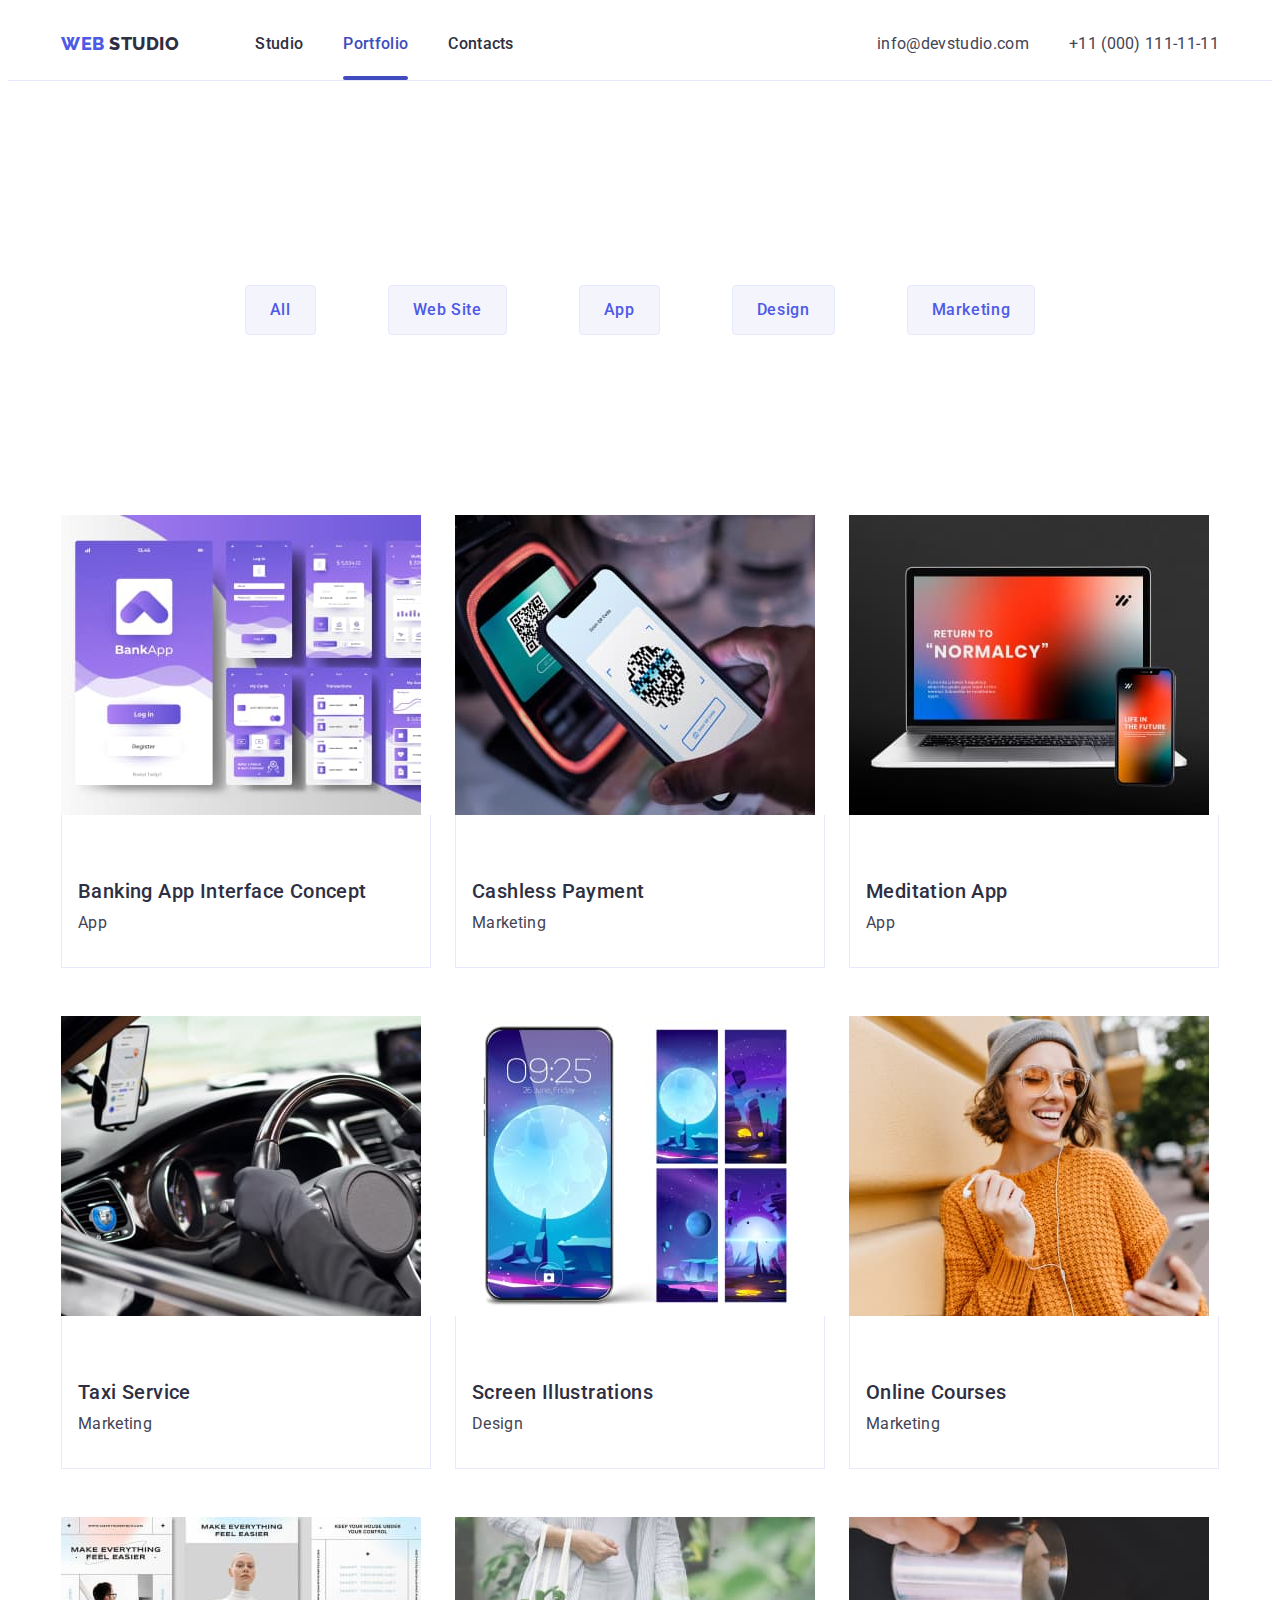
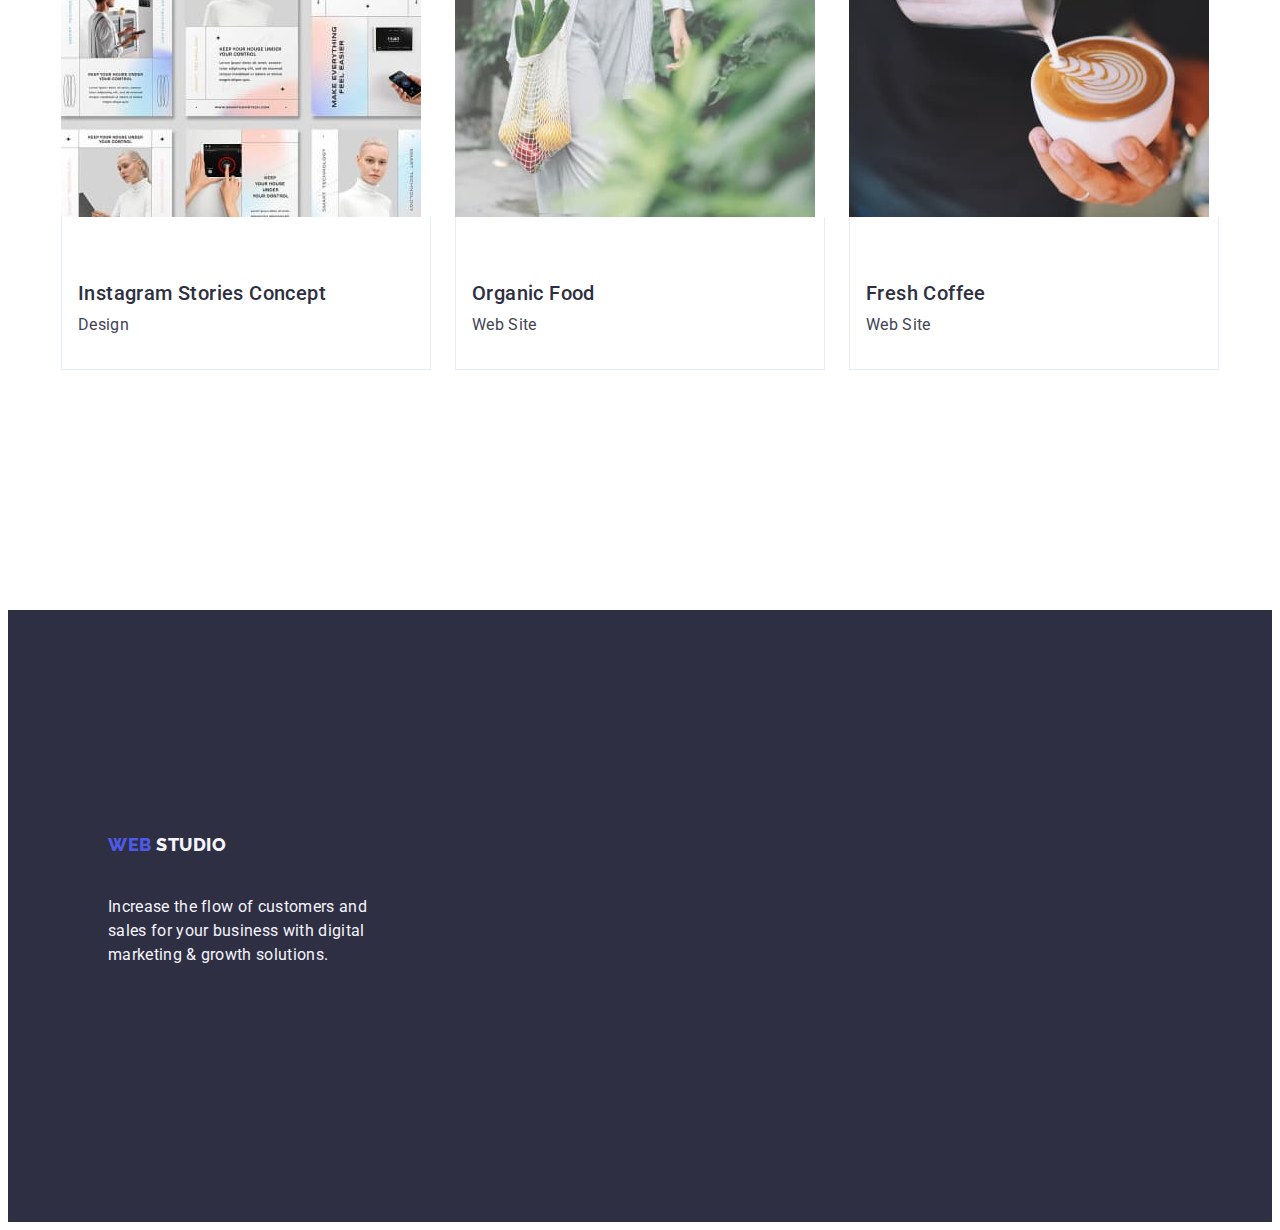
==== portfolio.html @ c71afc4f "start" ====
<!DOCTYPE html>
<html lang="en">

<head>
    <meta charset="UTF-8">
    <meta name="portfolio" content="Services">
    <title>Portfolio</title>
    <link rel="stylesheet" href="https://cdnjs.cloudflare.com/ajax/libs/modern-normalize/2.0.0/modern-normalize.min.css"
        integrity="sha512-4xo8blKMVCiXpTaLzQSLSw3KFOVPWhm/TRtuPVc4WG6kUgjH6J03IBuG7JZPkcWMxJ5huwaBpOpnwYElP/m6wg=="
        crossorigin="anonymous" referrerpolicy="no-referrer" />
    <link rel="stylesheet" href="./css/styles.css">
    <link rel="preconnect" href="https://fonts.googleapis.com">
    <link rel="preconnect" href="https://fonts.gstatic.com" crossorigin>
    <link
        href="https://fonts.googleapis.com/css2?family=Raleway:wght@800&family=Roboto:wght@400;500;700;900&display=swap"
        rel="stylesheet">
</head>

<body>
    <header class="header">
        <div class="container container-hed">
            <nav class="navigation">
                <a class="navigation-link link focused" href="./index.html"> Web
                    <span class="logo">Studio</span>
                </a>
                <ul class="list-nav-filter list container-nav">
                    <li class="focused">
                        <a class="navigation-item link list-link focused" href="./index.html" target="_blank">Studio</a>
                    </li>
                    <li class="focused marker">
                        <a class="navigation-item link list-link focused" href="./portfolio.html">Portfolio</a>
                    </li>
                    <li class="focused">
                        <a class="navigation-item link list-link focused" href="">Contacts</a>
                    </li>
                </ul>
            </nav>
            <address class="address">
                <ul class="list container-nav">
                    <li class="address-item">
                        <a class="address-info focused link" href="mailto:info@devstudio.com">info@devstudio.com</a>
                    </li>
                    <li class="address-item">
                        <a class="address-info focused link" href="tel:+110001111111">+11 (000) 111-11-11</a>
                    </li>
                </ul>
            </address>
        </div>
    </header>
    <main>
        <section class="section-filter">
            <div class="container">
                <h1 class="visually-hidden">filter</h1>
                <ul class="section-filter-list list">
                    <li class="section-filter-item">
                        <button class="filter-button focused button" type="button">All</button>
                    </li>
                    <li class="section-filter-item">
                        <button class="filter-button focused button" type="button">Web Site</button>
                    </li>
                    <li class="section-filter-item">
                        <button class="filter-button focused button" type="button">App</button>
                    </li>
                    <li class="section-filter-item">
                        <button class="filter-button focused button" type="button">Design</button>
                    </li>
                    <li class="section-filter-item">
                        <button class="filter-button focused button" type="button">Marketing</button>
                    </li>
                </ul>
                <ul class="list-filter list">
                    <li class="upper-item">
                        <a class="link-upper focused link" href="">
                            <img src="./images/img1.jpg" alt="app" width="360" height="300">
                            <div class="product-filt">
                                <h2 class="subtitle-upper">Banking App Interface Concept</h2>
                                <p class="text-upper">App</p>
                            </div>
                        </a>
                    </li>
                    <li class="upper-item">
                        <a class="link-upper focused link" href="">
                            <img src="./images/img2.jpg" alt="marketing" width="360" height="300">
                            <div class="product-filt">
                                <h2 class="subtitle-upper">Cashless Payment</h2>
                                <p class="text-upper">Marketing</p>
                            </div>
                        </a>
                    </li>
                    <li class="upper-item">
                        <a class="link-upper focused link" href="">
                            <img src="./images/img3.jpg" alt="app" width="360" height="300">
                            <div class="product-filt">
                                <h2 class="subtitle-upper">Meditation App</h2>
                                <p class="text-upper">App</p>
                            </div>
                        </a>
                    </li>
                    <li class="upper-item">
                        <a class="link-upper focused link" href="">
                            <img src="./images/img4.jpg" alt="marketing" width="360" height="300">
                            <div class="product-filt">
                                <h2 class="subtitle-upper ">Taxi Service</h2>
                                <p class="text-upper ">Marketing</p>
                            </div>
                        </a>
                    </li>
                    <li class="upper-item">
                        <a class="link-upper focused link" href="">
                            <img src="./images/img5.jpg" alt="design" width="360" height="300">
                            <div class="product-filt">
                                <h2 class="subtitle-upper">Screen Illustrations</h2>
                                <p class="text-upper">Design</p>
                            </div>
                        </a>
                    </li>
                    <li class="upper-item">
                        <a class="link-upper focused link" href="">
                            <img src="./images/img6.jpg" alt="marketing" width="360" height="300">
                            <div class="product-filt">
                                <h2 class="subtitle-upper">Online Courses</h2>
                                <p class="text-upper">Marketing</p>
                            </div>
                        </a>
                    </li>
                    <li class="upper-item">
                        <a class="link-upper focused link" href="">
                            <img src="./images/img7.jpg" alt="design" width="360" height="300">
                            <div class="product-filt">
                                <h2 class="subtitle-upper">Instagram Stories Concept</h2>
                                <p class="text-upper">Design</p>
                            </div>
                        </a>
                    </li>
                    <li class="upper-item">
                        <a class="link-upper focused link" href="">
                            <img src="./images/img8.jpg" alt="web site" width="360" height="300">
                            <div class="product-filt">
                                <h2 class="subtitle-upper">Organic Food</h2>
                                <p class="text-upper">Web Site</p>
                            </div>
                        </a>
                    </li>
                    <li class="upper-item">
                        <a class="link-upper focused link" href="">
                            <img src="./images/img9.jpg" alt="web site" width="360" height="300">
                            <div class="product-filt">
                                <h2 class="subtitle-upper">Fresh Coffee</h2>
                                <p class="text-upper">Web Site</p>
                            </div>
                        </a>
                    </li>
                </ul>
            </div>
        </section>
    </main>
    <footer class="footer">
        <div class="container cont-footer">
            <a class="footer-logo focused link" href="./index.html">Web
                <span class="logo-footer">Studio</span>
            </a>
            <p class="footer-text">
                Increase the flow of customers and sales for your
                business with digital marketing & growth solutions.
            </p>
        </div>
    </footer>
</body>

</html>
---- css/styles.css ----
:root {
  --brand-color: #4d5ae5;
  --shadows-color: #2e2f42;
  --background: #ffffff;
  --cloud: #f4f4fd;
  --background-footer: #2e2f42;
  --color-accent: #e7e9fc;
}

body {
  font-family: 'Roboto', sans-serif;
  color: #434455;
  background-color: var(--background);
  line-height: 1.5;
}

h1,
h2,
h3,
h4,
h5,
h6,
p {
  margin-top: 0;
  margin-bottom: 0;
}

section {
  width: 100%;
}

ul {
  margin-top: 0;
  margin-bottom: 0;
  padding-left: 0;
}

.container {
  max-width: 1158px;
  margin: 0 auto;
  padding-left: 15px;
  padding-right: 15px;
}

.header {
  width: 100%;
  border-bottom: 1px solid var(--color-accent);
  background: var(--background);
}

.container-nav {
  display: flex;
  gap: 40px;
  align-items: center;
}

.container-hed {
  display: flex;
}

img {
  display: block;
  max-width: 100%;
  height: auto;
}

.list {
  list-style: none;
}

.link {
  text-decoration: none;
}

.visually-hidden {
  position: absolute;
  width: 1px;
  height: 1px;
  margin: -1px;
  border: 0;
  padding: 0;
  white-space: nowrap;
  clip-path: inset(100%);
  clip: rect(0 0 0 0);
  overflow: hidden;
}

.navigation-link {
  color: var(--brand-color);
  font-family: 'Raleway', sans-serif;
  font-size: 18px;
  font-weight: 800;
  line-height: 1.17;
  letter-spacing: 0.03em;
  text-transform: uppercase;
  margin-left: auto;
  margin-right: 76px;
}

.navigation-item {
  padding: 24px 0;
}

.logo {
  color: var(--shadows-color);
  font-family: 'Raleway', sans-serif;
  font-size: 18px;
  font-weight: 800;
  line-height: 1.16;
  letter-spacing: 0.03em;
  text-transform: uppercase;
}

.marker {
  position: relative;
}

.marker::after {
  position: absolute;
  display: block;
  content: '';
  width: 100%;
  height: 4px;
  border-radius: 2px;
  background-color: #404bbf;
  top: 100%;
  transform: translateY(-100%);
}

.marker .link {
  color: #404bbf;
}

.list-link {
  font-weight: 500;
  font-size: 16px;
  line-height: 1.5;
  letter-spacing: 0.02em;
  color: var(--background-footer);
}

.focused:hover,
.focused:focus {
  color: #404bbf;
}

.focused {
  padding-top: 24px;
  padding-bottom: 24px;
}

.address {
  font-style: normal;
  display: inline;
  margin-left: auto;
}

.address-item {
  padding-top: 24px;
  padding-bottom: 24px;
}

.navigation {
  display: flex;
  align-items: center;
}

.address-info {
  line-height: 1.5;
  letter-spacing: 0.02em;
  color: currentColor;
  padding: 24px 0;
}

.list-advantages {
  display: flex;
  gap: 24px;
}

.section-heading {
  padding-top: 120px;
  padding-bottom: 120px;
}

.item-advantages {
  display: flex;
  flex-direction: column;
  flex-basis: calc((100% - 48px) / 3);
}

.logo-footer {
  color: #f4f4fd;
}

.section-subject {
  background-color: var(--background-footer);
  background-image: linear-gradient(
      rgba(46, 47, 66, 0.7),
      rgba(46, 47, 66, 0.7)
    ),
    url(../images/bacgraund.jpg);
  background-repeat: no-repeat;
  background-position: center;
  background-size: 1440px;
}

.container-subject {
  display: flex;
  flex-direction: column;
  align-items: center;
  justify-content: center;
  gap: 48px;
  max-width: 1440px;
  height: 600px;
  margin: 0 auto;
}

.title {
  color: var(--background);
  text-align: center;
  font-size: 56px;
  line-height: 1.07;
  letter-spacing: 0.02em;
  max-width: 496px;
}

.title-button {
  font-family: 'Roboto', sans-serif;
  color: var(--background);
  font-weight: 500;
  letter-spacing: 0.04em;
  background-color: var(--brand-color);
  font-size: 16px;
  line-height: 1.5;
  letter-spacing: 0.04em;
  padding: 16px 23px;
  border-radius: 4px;
  min-width: 169px;
  border: none;
  height: 56px;
  box-shadow: 0px 4px 4px 0px rgba(0, 0, 0, 0.15);
}
.title-button:hover,
.title-button:focus {
  background-color: #404bbf;
}

.filter-button {
  font-family: 'Roboto', sans-serif;
  font-weight: 500;
  font-size: 16px;
  line-height: 1.5;
  letter-spacing: 0.04em;
  color: var(--brand-color);
  background-color: var(--cloud);
  padding: 12px 24px;
  border: 1px solid var(--color-accent);
  border-radius: 4px;
}

.filter-button:hover,
.filter-button:focus {
  color: #ffffff;
  background-color: #404bbf;
  border: 1px solid transparent;
}

.button {
  cursor: pointer;
}

.subtitle {
  color: var(--background-footer);
  font-size: 20px;
  font-weight: 500;
  line-height: 1.2;
  letter-spacing: 0.02em;
  margin-bottom: 8px;
}

.subtitle-text {
  line-height: 1.5;
  letter-spacing: 0.02em;
}

.section-headline {
  padding-bottom: 120px;
}

.benefits-list {
  padding-top: 72px;
  padding-bottom: 120px;
  display: flex;
  justify-content: center;
  gap: 24px;
}

.benefits-item {
  width: calc((100% - 48px) / 3);
}

.section-caption {
  background-color: #f4f4fd;
  padding-top: 120px;
  padding-bottom: 120px;
}

.benefits {
  color: var(--background-footer);
  text-align: center;
  font-size: 36px;
  line-height: 1.11;
  letter-spacing: 0.02em;
  text-transform: capitalize;
  margin-bottom: 72px;
}

.title-team {
  color: var(--background-footer);
  text-align: center;
  font-size: 36px;
  line-height: 1.11;
  letter-spacing: 0.02em;
  text-transform: capitalize;
  margin-bottom: 72px;
}

.employee {
  padding: 32px 0;
}

.container-caption {
}

.title-team-list {
  display: flex;
  justify-content: center;
  gap: 24px;
  width: auto;
}

.title-team-item {
  background-color: #ffffff;
  box-shadow: 0px 2px 1px 0px rgba(46, 47, 66, 0.08),
    0px 1px 1px 0px rgba(46, 47, 66, 0.16),
    0px 1px 6px 0px rgba(46, 47, 66, 0.08);
  border-radius: 0px 0px 4px 4px;
  width: calc((100% - 48px) / 3);
}

.name {
  color: var(--background-footer);
  font-size: 20px;
  font-weight: 500;
  line-height: 1.2;
  letter-spacing: 0.02em;
  padding-top: 32px;
  margin-bottom: 8px;
  text-align: center;
}
.profession {
  line-height: 1.5;
  letter-spacing: 0.02em;
  text-align: center;
}

.button {
  cursor: pointer;
}

.link-upper {
  color: #434455;
}

.subtitle-upper {
  font-size: 20px;
  font-weight: 500;
  line-height: 1.2;
  letter-spacing: 0.02em;
  color: #2e2f42;
  padding-top: 32px;
  margin-bottom: 8px;
}

.mark {
  line-height: 1.5;
}

.mark-text {
  letter-spacing: 0.02em;
}

.text-upper {
  letter-spacing: 0.02em;
}

.footer {
  background-color: var(--background-footer);
  padding: 100px 0;
}

.footer-logo {
  color: var(--brand-color);
  font-family: 'Raleway', sans-serif;
  font-size: 18px;
  font-style: normal;
  font-weight: 800;
  line-height: 1.17;
  letter-spacing: 0.03em;
  text-transform: uppercase;
  display: inline-block;
  margin-bottom: 16px;
}

.footer-text {
  color: var(--cloud);
  letter-spacing: 0.02em;
  line-height: 1.5;
  width: 264px;
  height: 72px;
}

.cont-footer {
  width: 1158px;
  height: 312px;
  padding-top: 100px;
  padding-left: 100px;
  margin: auto;
  gap: 16px;
}

.section-filter-list {
  display: flex;
  padding-top: 96px;
  justify-content: center;
  gap: 24px;
  margin-bottom: 72px;
}

.section-filter-item {
  padding: 12px 24px;
}

.list-filter {
  display: flex;
  flex-wrap: wrap;
  padding-top: 96px;
  column-gap: 24px;
  row-gap: 48px;
  padding-bottom: 120px;
  margin-bottom: 0;
}

.upper-item {
  width: calc((100% - 48px) / 3);
}

.product-filt {
  padding: 32px 16px;
  border: 1px solid var(--color-accent);
  border-top: none;
}

.section-filter {
  padding-top: 96px;
  padding-bottom: 120px;
}
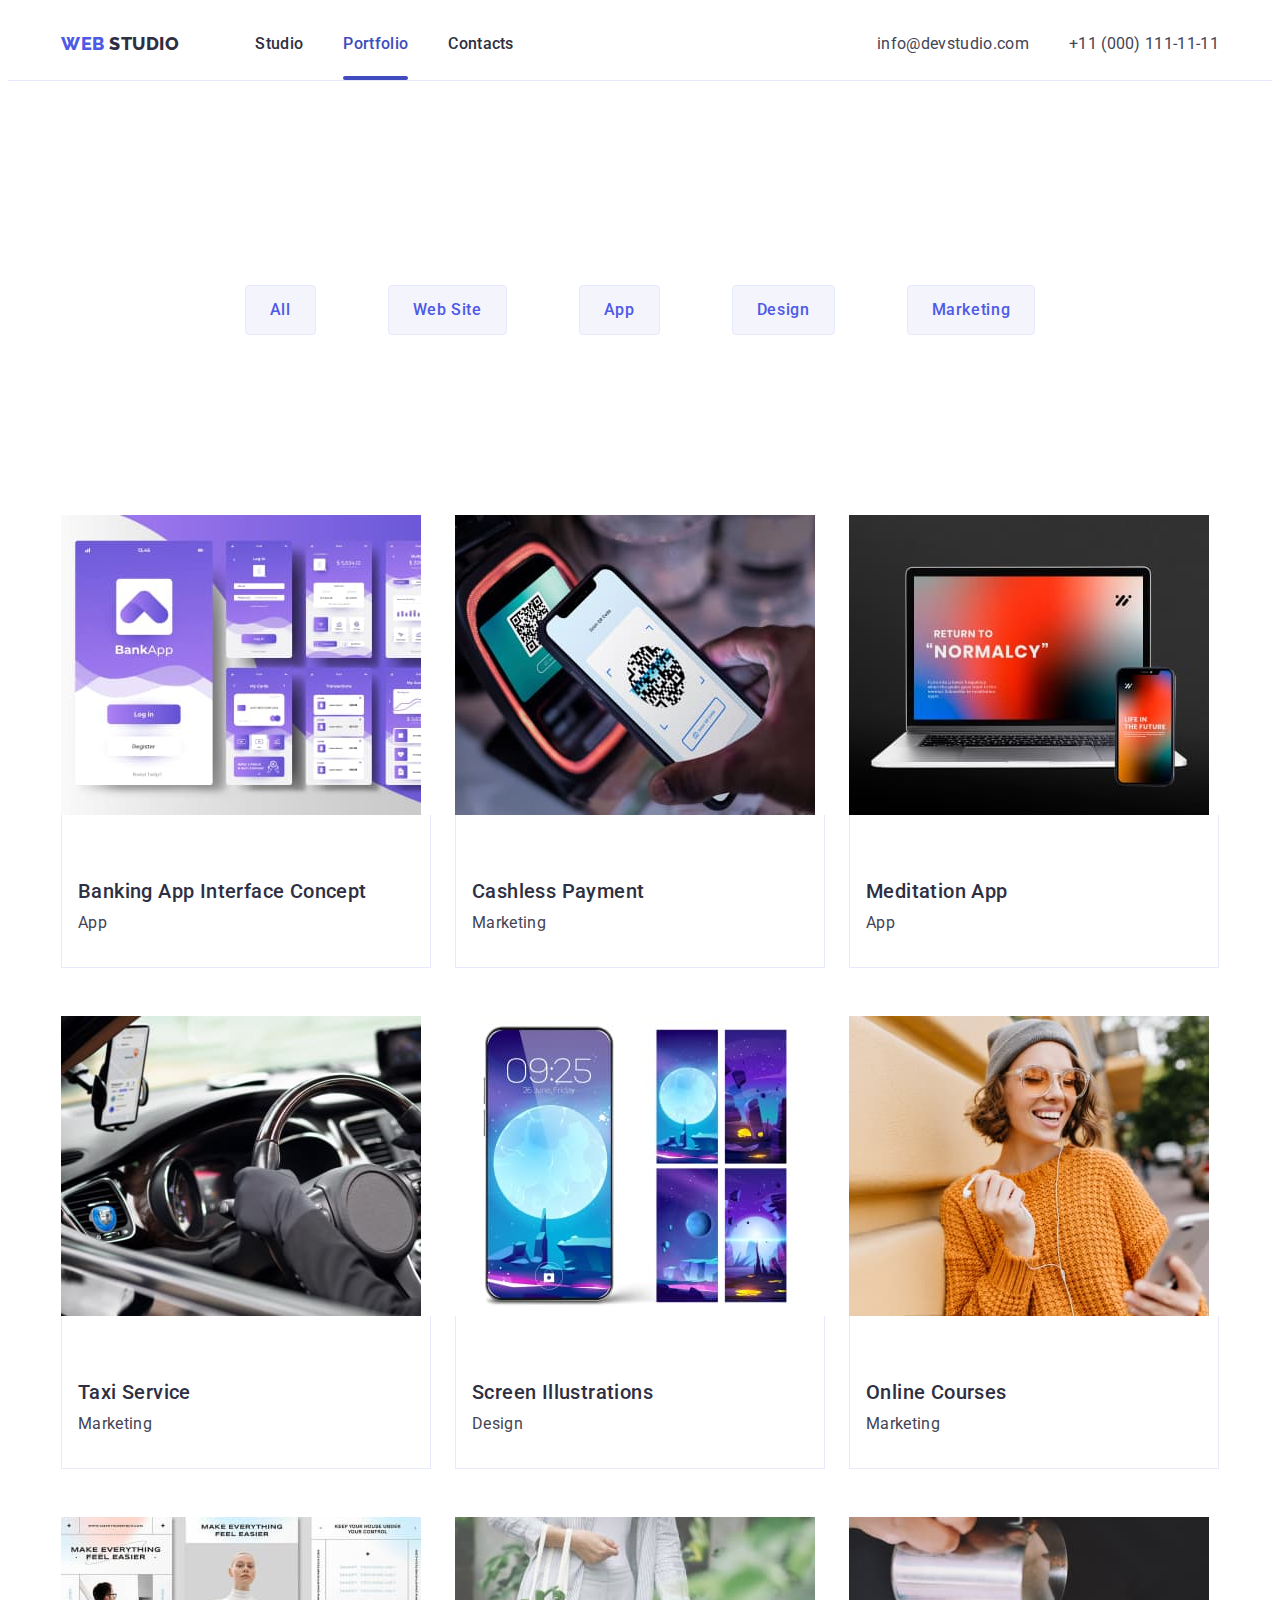
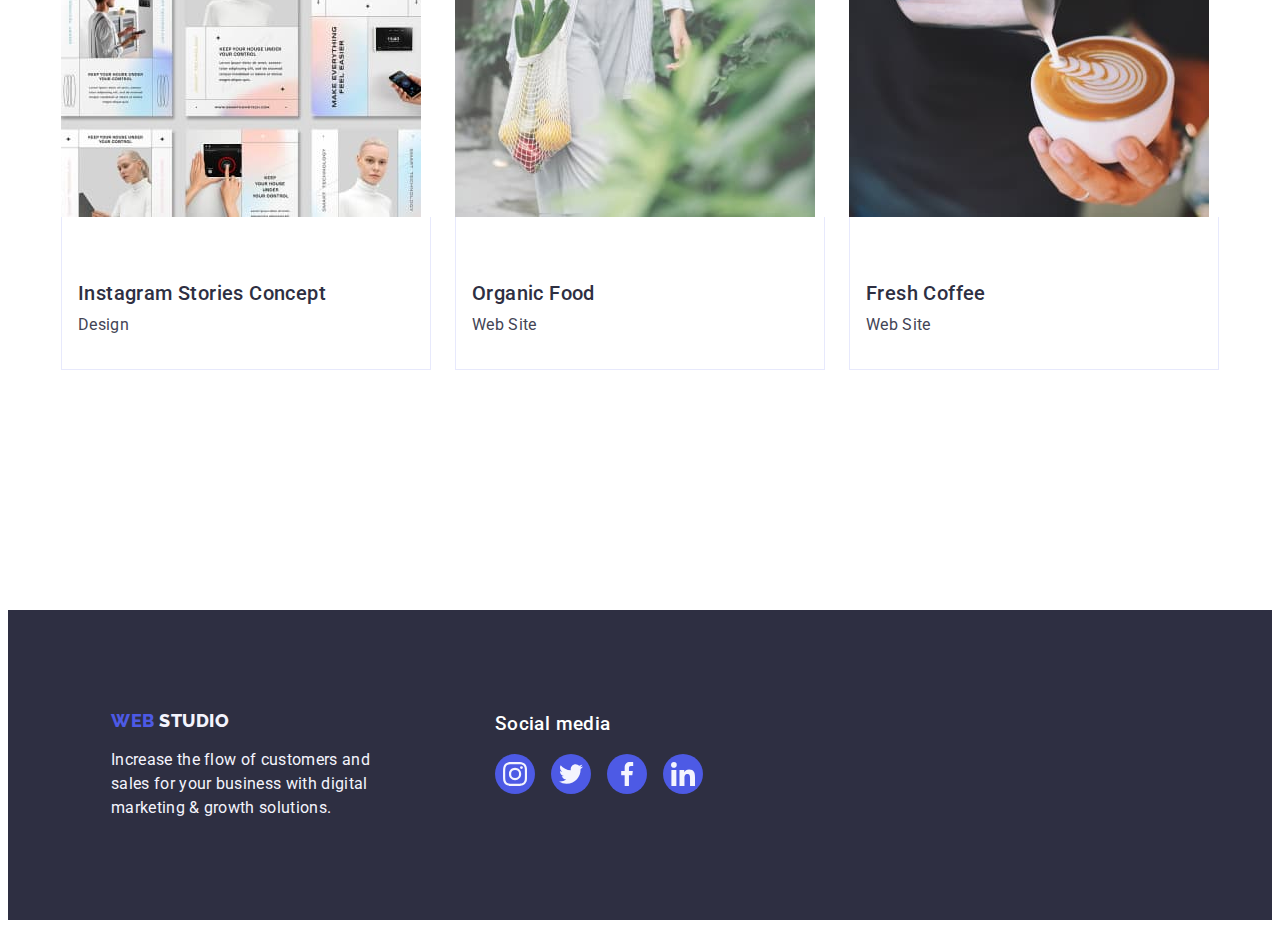
==== commit 56057d68: "headergood" ====
--- a/portfolio.html
+++ b/portfolio.html
@@ -27,7 +27,7 @@
                     <li class="focused">
                         <a class="navigation-item link list-link focused" href="./index.html" target="_blank">Studio</a>
                     </li>
-                    <li class="focused marker">
+                    <li class="focused current">
                         <a class="navigation-item link list-link focused" href="./portfolio.html">Portfolio</a>
                     </li>
                     <li class="focused">
@@ -155,14 +155,52 @@
         </section>
     </main>
     <footer class="footer">
-        <div class="container cont-footer">
-            <a class="footer-logo focused link" href="./index.html">Web
-                <span class="logo-footer">Studio</span>
-            </a>
-            <p class="footer-text">
-                Increase the flow of customers and sales for your
-                business with digital marketing & growth solutions.
-            </p>
+        <div class=" cont-footer">
+            <ul class="cont-footer-list list">
+                <li class="cont-footer-item">
+                    <a class="footer-logo focused link" href="./index.html">Web
+                        <span class="logo-footer">Studio</span>
+                    </a>
+                    <p class="footer-text">
+                        Increase the flow of customers and sales for your
+                        business with digital marketing & growth solutions.
+                    </p>
+                </li>
+                <li class="cont-footer-item">
+                    <h3 class="title-socmed">Social media</h3>
+                    <ul class="list-socmed list">
+                        <li class="item-socmed">
+                            <a class="item-socmed-link" href="https://www.instagram.com/">
+                                <svg class="wrap-icon-socmed" width="24" height="24">
+                                    <use class="icon-socmed" href="/images/icons.svg.svg#icon-instagram"></use>
+                                </svg>
+                            </a>
+                        </li>
+                        <li class="item-socmed">
+                            <a class="item-socmed-link" href="https://twitter.com/?lang=uk">
+                                <svg class="wrap-icon-socmed" width="24" height="24">
+                                    <use class="icon-socmed" href="/images/icons.svg.svg#icon-twitter"></use>
+                                </svg>
+                            </a>
+                        </li>
+                        <li class="item-socmed">
+                            <a class="item-socmed-link" href="https://uk-ua.facebook.com/">
+                                <svg class="wrap-icon-socmed" width="24" height="24">
+                                    <use class="icon-socmed" href="/images/icons.svg.svg#icon-facebook"></use>
+                                </svg>
+                            </a>
+                        </li>
+                        <li class="item-socmed">
+                            <a class="item-socmed-link"
+                                href="https://www.linkedin.com/?original_referer=https%3A%2F%2Fwww.google.com%2F">
+                                <svg class="wrap-icon-socmed" width="24" height="24">
+                                    <use class="icon-socmed" href="/images/icons.svg.svg#icon-linkedin"></use>
+                                </svg>
+                            </a>
+                        </li>
+                    </ul>
+                </li>
+            </ul>
         </div>
     </footer>
 </body>
--- a/css/styles.css
+++ b/css/styles.css
@@ -111,11 +111,11 @@
   text-transform: uppercase;
 }
 
-.marker {
+.current {
   position: relative;
 }
 
-.marker::after {
+.current::after {
   position: absolute;
   display: block;
   content: '';
@@ -127,7 +127,7 @@
   transform: translateY(-100%);
 }
 
-.marker .link {
+.current .link {
   color: #404bbf;
 }
 
@@ -147,6 +147,9 @@
 .focused {
   padding-top: 24px;
   padding-bottom: 24px;
+  transition-property: color;
+  transition-duration: 250ms;
+  transition-timing-function: cubic-bezier(0.4, 0, 0.2, 1);
 }
 
 .address {
@@ -186,6 +189,12 @@
   display: flex;
   flex-direction: column;
   flex-basis: calc((100% - 48px) / 3);
+}
+
+.item-advantages-icon {
+  display: flex;
+  justify-content: center;
+  margin-bottom: 24px;
 }
 
 .logo-footer {
@@ -239,10 +248,15 @@
   border: none;
   height: 56px;
   box-shadow: 0px 4px 4px 0px rgba(0, 0, 0, 0.15);
-}
+  transition-property: background-color, color;
+  transition-duration: 250ms;
+  transition-timing-function: cubic-bezier(0.4, 0, 0.2, 1);
+}
+
 .title-button:hover,
 .title-button:focus {
   background-color: #404bbf;
+  color: var(--background);
 }
 
 .filter-button {
@@ -256,6 +270,9 @@
   padding: 12px 24px;
   border: 1px solid var(--color-accent);
   border-radius: 4px;
+  transition-property: color, background-color, border;
+  transition-duration: 250ms;
+  transition-timing-function: cubic-bezier(0.4, 0, 0.2, 1);
 }
 
 .filter-button:hover,
@@ -329,14 +346,16 @@
   padding: 32px 0;
 }
 
-.container-caption {
-}
-
 .title-team-list {
   display: flex;
   justify-content: center;
   gap: 24px;
   width: auto;
+}
+
+.title-team-list .title-team-item:hover .link-profession,
+.title-team-list .title-team-item:focus .link-profession {
+  background-color: #404bbf;
 }
 
 .title-team-item {
@@ -354,7 +373,6 @@
   font-weight: 500;
   line-height: 1.2;
   letter-spacing: 0.02em;
-  padding-top: 32px;
   margin-bottom: 8px;
   text-align: center;
 }
@@ -362,6 +380,26 @@
   line-height: 1.5;
   letter-spacing: 0.02em;
   text-align: center;
+  margin-bottom: 8px;
+}
+
+.profession-icon {
+  display: flex;
+  justify-content: center;
+  gap: 24px;
+}
+
+.link-profession {
+  display: flex;
+  justify-content: center;
+  align-items: center;
+  border-radius: 40px;
+  background-color: var(--brand-color);
+  width: 40px;
+  height: 40px;
+  transition-property: background-color;
+  transition-duration: 250ms;
+  transition-timing-function: cubic-bezier(0.4, 0, 0.2, 1);
 }
 
 .button {
@@ -394,9 +432,69 @@
   letter-spacing: 0.02em;
 }
 
+.section-customers {
+  background-color: #ffffff;
+  padding-bottom: 120px;
+  padding-top: 120px;
+}
+
+.title-customers {
+  color: var(--background-footer);
+  text-align: center;
+  font-size: 36px;
+  line-height: 1.11;
+  letter-spacing: 0.02em;
+  text-transform: capitalize;
+  margin-bottom: 72px;
+}
+
+.list-customers {
+  display: flex;
+  justify-content: center;
+  gap: 24px;
+}
+
+.link-item-customers {
+  display: flex;
+  align-items: center;
+}
+
+.item-list-customers {
+  flex-shrink: 0;
+  border-radius: 4px;
+  border: 1px solid var(--lightslate, #8e8f99);
+  display: flex;
+  align-content: center;
+  justify-content: center;
+  width: 168px;
+  height: 88px;
+  transition-property: border-color;
+  transition-duration: 250ms;
+  transition-timing-function: cubic-bezier(0.4, 0, 0.2, 1);
+}
+
+.item-list-customers:hover,
+.item-list-customers:focus {
+  border-color: #404bbf;
+}
+
+.item-list-customers:hover .icon-customers,
+.item-list-customers:focus .icon-customers {
+  fill: #404bbf;
+}
+
+.icon-customers {
+  fill: #8e8f99;
+  transition-property: fill;
+  transition-duration: 250ms;
+  transition-timing-function: cubic-bezier(0.4, 0, 0.2, 1);
+}
+
 .footer {
   background-color: var(--background-footer);
   padding: 100px 0;
+  display: flex;
+  max-height: 312px;
 }
 
 .footer-logo {
@@ -409,7 +507,8 @@
   letter-spacing: 0.03em;
   text-transform: uppercase;
   display: inline-block;
-  margin-bottom: 16px;
+  padding-top: 0;
+  padding-bottom: 17px;
 }
 
 .footer-text {
@@ -422,10 +521,44 @@
 
 .cont-footer {
   width: 1158px;
-  height: 312px;
-  padding-top: 100px;
   padding-left: 100px;
   margin: auto;
+}
+
+.cont-footer-list {
+  display: flex;
+  gap: 120px;
+  align-items: flex-start;
+}
+
+.title-socmed {
+  color: var(--background);
+  font-weight: 500;
+  line-height: 1.5;
+  letter-spacing: 0.02em;
+  padding-bottom: 16px;
+}
+
+.item-socmed-link {
+  background-color: #4d5ae5;
+  width: 40px;
+  height: 40px;
+  border-radius: 40px;
+  display: flex;
+  justify-content: center;
+  align-items: center;
+  transition-property: background-color;
+  transition-duration: 250ms;
+  transition-timing-function: cubic-bezier(0.4, 0, 0.2, 1);
+}
+
+.item-socmed-link:hover,
+.item-socmed-link:focus {
+  background-color: #31d0aa;
+}
+
+.list-socmed {
+  display: flex;
   gap: 16px;
 }
 
@@ -465,3 +598,72 @@
   padding-top: 96px;
   padding-bottom: 120px;
 }
+
+.backdrop {
+  position: fixed;
+  width: 100%;
+  height: 100%;
+  background-color: rgba(46, 47, 66, 0.4);
+  top: 0;
+  transition: opacity 600ms linear, visibiliti 600ms linear;
+}
+
+.modal-window {
+  position: fixed;
+  top: 50%;
+  right: 50%;
+  transform: translate(50%, -50%) scale(1);
+  width: 408px;
+  min-height: 584px;
+  border-radius: 4px;
+  background-color: #fcfcfc;
+  box-shadow: 0px 2px 1px 0px rgba(0, 0, 0, 0.2),
+    0px 1px 3px 0px rgba(0, 0, 0, 0.12), 0px 1px 1px 0px rgba(0, 0, 0, 0.14);
+  transition: transform 300ms linear;
+}
+
+.backdrop.is-hidden .modal-window {
+  transform: translate(50%, -50%) scaleX(0);
+}
+
+.modal-close-button {
+  position: absolute;
+  display: flex;
+  justify-content: center;
+  align-items: center;
+  top: 24px;
+  right: 24px;
+  width: 24px;
+  height: 24px;
+  background-color: #e7e9fc;
+  border-radius: 12px;
+  border-color: rgba(0, 0, 0, 0.1);
+  border-style: solid;
+  transition-property: border-color, background-color;
+  transition-duration: 250ms;
+  transition-timing-function: cubic-bezier(0.4, 0, 0.2, 1);
+}
+
+.is-hidden {
+  opacity: 0;
+  visibility: hidden;
+  pointer-events: none;
+}
+
+.icon-button-modal {
+  fill: #2e2f42;
+  transition-property: fill;
+  transition-duration: 250ms;
+  transition-timing-function: cubic-bezier(0.4, 0, 0.2, 1);
+}
+
+.modal-close-button:hover,
+.modal-close-button:focus {
+  border-color: #404bbf;
+  background-color: #404bbf;
+}
+
+.modal-close-button:hover .icon-button-modal,
+.modal-close-button:focus .icon-button-modal {
+  fill: #ffffff;
+}
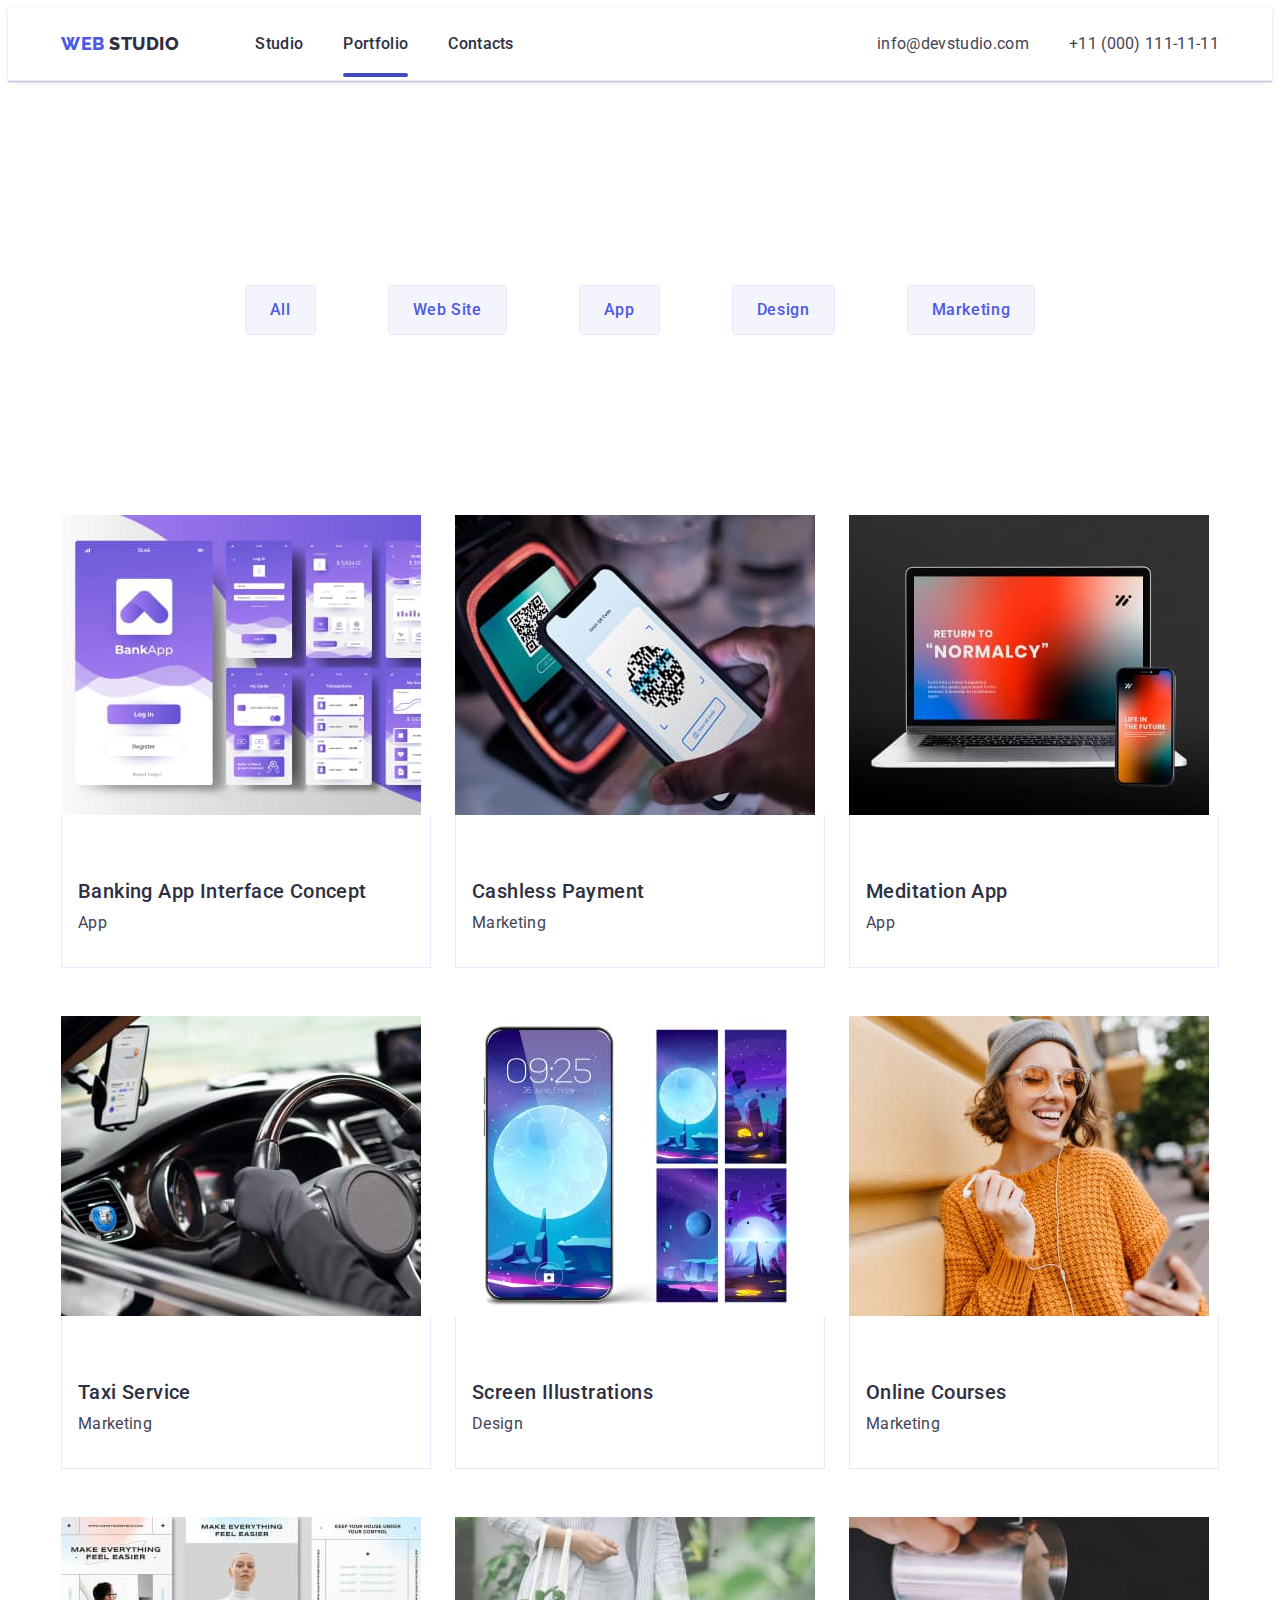
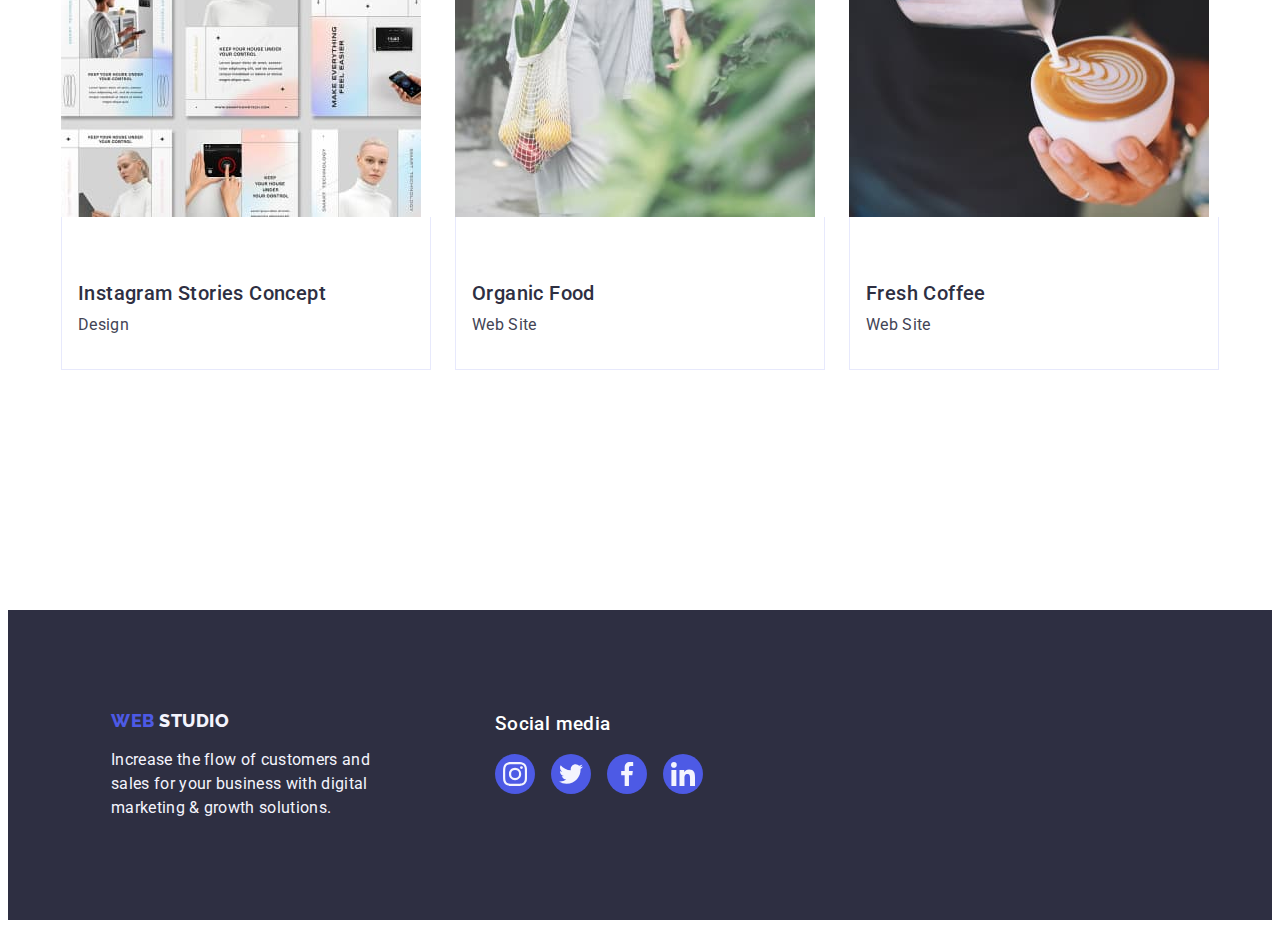
==== commit b7a6fb8f: "proba" ====
--- a/portfolio.html
+++ b/portfolio.html
@@ -27,8 +27,8 @@
                     <li class="focused">
                         <a class="navigation-item link list-link focused" href="./index.html" target="_blank">Studio</a>
                     </li>
-                    <li class="focused current">
-                        <a class="navigation-item link list-link focused" href="./portfolio.html">Portfolio</a>
+                    <li class="focused ">
+                        <a class="navigation-item link list-link focused current" href="./portfolio.html">Portfolio</a>
                     </li>
                     <li class="focused">
                         <a class="navigation-item link list-link focused" href="">Contacts</a>
@@ -47,6 +47,7 @@
             </address>
         </div>
     </header>
+
     <main>
         <section class="section-filter">
             <div class="container">
@@ -71,7 +72,14 @@
                 <ul class="list-filter list">
                     <li class="upper-item">
                         <a class="link-upper focused link" href="">
-                            <img src="./images/img1.jpg" alt="app" width="360" height="300">
+                            <div class="wraper-upper-imges">
+                                <img class="link-upper-img" src="./images/img1.jpg" alt="app" width="360" height="300">
+                                <div class="link-upper-wraper">
+                                    <p class="link-upper-text">14 Stylish and User-Friendly App Design Concepts · Task
+                                        Manager App · Calorie Tracker
+                                        App · Exotic Fruit Ecommerce App · Cloud Storage App</p>
+                                </div>
+                            </div>
                             <div class="product-filt">
                                 <h2 class="subtitle-upper">Banking App Interface Concept</h2>
                                 <p class="text-upper">App</p>
@@ -80,7 +88,15 @@
                     </li>
                     <li class="upper-item">
                         <a class="link-upper focused link" href="">
-                            <img src="./images/img2.jpg" alt="marketing" width="360" height="300">
+                            <div class="wraper-upper-imges">
+                                <img class="link-upper-img" src="./images/img2.jpg" alt="marketing" width="360"
+                                    height="300">
+                                <div class="link-upper-wraper">
+                                    <p class="link-upper-text">14 Stylish and User-Friendly App Design Concepts · Task
+                                        Manager App · Calorie Tracker
+                                        App · Exotic Fruit Ecommerce App · Cloud Storage App</p>
+                                </div>
+                            </div>
                             <div class="product-filt">
                                 <h2 class="subtitle-upper">Cashless Payment</h2>
                                 <p class="text-upper">Marketing</p>
@@ -89,7 +105,14 @@
                     </li>
                     <li class="upper-item">
                         <a class="link-upper focused link" href="">
-                            <img src="./images/img3.jpg" alt="app" width="360" height="300">
+                            <div class="wraper-upper-imges">
+                                <img class="link-upper-img" src="./images/img3.jpg" alt="app" width="360" height="300">
+                                <div class="link-upper-wraper">
+                                    <p class="link-upper-text">14 Stylish and User-Friendly App Design Concepts · Task
+                                        Manager App · Calorie Tracker
+                                        App · Exotic Fruit Ecommerce App · Cloud Storage App</p>
+                                </div>
+                            </div>
                             <div class="product-filt">
                                 <h2 class="subtitle-upper">Meditation App</h2>
                                 <p class="text-upper">App</p>
@@ -98,7 +121,15 @@
                     </li>
                     <li class="upper-item">
                         <a class="link-upper focused link" href="">
-                            <img src="./images/img4.jpg" alt="marketing" width="360" height="300">
+                            <div class="wraper-upper-imges">
+                                <img class="link-upper-img" src="./images/img4.jpg" alt="marketing" width="360"
+                                    height="300">
+                                <div class="link-upper-wraper">
+                                    <p class="link-upper-text">14 Stylish and User-Friendly App Design Concepts · Task
+                                        Manager App · Calorie Tracker
+                                        App · Exotic Fruit Ecommerce App · Cloud Storage App</p>
+                                </div>
+                            </div>
                             <div class="product-filt">
                                 <h2 class="subtitle-upper ">Taxi Service</h2>
                                 <p class="text-upper ">Marketing</p>
@@ -107,7 +138,15 @@
                     </li>
                     <li class="upper-item">
                         <a class="link-upper focused link" href="">
-                            <img src="./images/img5.jpg" alt="design" width="360" height="300">
+                            <div class="wraper-upper-imges">
+                                <img class="link-upper-img" src="./images/img5.jpg" alt="design" width="360"
+                                    height="300">
+                                <div class="link-upper-wraper">
+                                    <p class="link-upper-text">14 Stylish and User-Friendly App Design Concepts · Task
+                                        Manager App · Calorie Tracker
+                                        App · Exotic Fruit Ecommerce App · Cloud Storage App</p>
+                                </div>
+                            </div>
                             <div class="product-filt">
                                 <h2 class="subtitle-upper">Screen Illustrations</h2>
                                 <p class="text-upper">Design</p>
@@ -116,7 +155,15 @@
                     </li>
                     <li class="upper-item">
                         <a class="link-upper focused link" href="">
-                            <img src="./images/img6.jpg" alt="marketing" width="360" height="300">
+                            <div class="wraper-upper-imges">
+                                <img class="link-upper-img" src="./images/img6.jpg" alt="marketing" width="360"
+                                    height="300">
+                                <div class="link-upper-wraper">
+                                    <p class="link-upper-text">14 Stylish and User-Friendly App Design Concepts · Task
+                                        Manager App · Calorie Tracker
+                                        App · Exotic Fruit Ecommerce App · Cloud Storage App</p>
+                                </div>
+                            </div>
                             <div class="product-filt">
                                 <h2 class="subtitle-upper">Online Courses</h2>
                                 <p class="text-upper">Marketing</p>
@@ -125,7 +172,15 @@
                     </li>
                     <li class="upper-item">
                         <a class="link-upper focused link" href="">
-                            <img src="./images/img7.jpg" alt="design" width="360" height="300">
+                            <div class="wraper-upper-imges">
+                                <img class="link-upper-img" src="./images/img7.jpg" alt="design" width="360"
+                                    height="300">
+                                <div class="link-upper-wraper">
+                                    <p class="link-upper-text">14 Stylish and User-Friendly App Design Concepts · Task
+                                        Manager App · Calorie Tracker
+                                        App · Exotic Fruit Ecommerce App · Cloud Storage App</p>
+                                </div>
+                            </div>
                             <div class="product-filt">
                                 <h2 class="subtitle-upper">Instagram Stories Concept</h2>
                                 <p class="text-upper">Design</p>
@@ -134,7 +189,15 @@
                     </li>
                     <li class="upper-item">
                         <a class="link-upper focused link" href="">
-                            <img src="./images/img8.jpg" alt="web site" width="360" height="300">
+                            <div class="wraper-upper-imges">
+                                <img class="link-upper-img" src="./images/img8.jpg" alt="web site" width="360"
+                                    height="300">
+                                <div class="link-upper-wraper">
+                                    <p class="link-upper-text">14 Stylish and User-Friendly App Design Concepts · Task
+                                        Manager App · Calorie Tracker
+                                        App · Exotic Fruit Ecommerce App · Cloud Storage App</p>
+                                </div>
+                            </div>
                             <div class="product-filt">
                                 <h2 class="subtitle-upper">Organic Food</h2>
                                 <p class="text-upper">Web Site</p>
@@ -143,7 +206,15 @@
                     </li>
                     <li class="upper-item">
                         <a class="link-upper focused link" href="">
-                            <img src="./images/img9.jpg" alt="web site" width="360" height="300">
+                            <div class="wraper-upper-imges">
+                                <img class="link-upper-img" src="./images/img9.jpg" alt="web site" width="360"
+                                    height="300">
+                                <div class="link-upper-wraper">
+                                    <p class="link-upper-text">14 Stylish and User-Friendly App Design Concepts · Task
+                                        Manager App · Calorie Tracker
+                                        App · Exotic Fruit Ecommerce App · Cloud Storage App</p>
+                                </div>
+                            </div>
                             <div class="product-filt">
                                 <h2 class="subtitle-upper">Fresh Coffee</h2>
                                 <p class="text-upper">Web Site</p>
@@ -172,21 +243,21 @@
                         <li class="item-socmed">
                             <a class="item-socmed-link" href="https://www.instagram.com/">
                                 <svg class="wrap-icon-socmed" width="24" height="24">
-                                    <use class="icon-socmed" href="/images/icons.svg.svg#icon-instagram"></use>
+                                    <use class="icon-socmed" href="/images/icons.svg#icon-instagram"></use>
                                 </svg>
                             </a>
                         </li>
                         <li class="item-socmed">
                             <a class="item-socmed-link" href="https://twitter.com/?lang=uk">
                                 <svg class="wrap-icon-socmed" width="24" height="24">
-                                    <use class="icon-socmed" href="/images/icons.svg.svg#icon-twitter"></use>
+                                    <use class="icon-socmed" href="/images/icons.svg#icon-twitter"></use>
                                 </svg>
                             </a>
                         </li>
                         <li class="item-socmed">
                             <a class="item-socmed-link" href="https://uk-ua.facebook.com/">
                                 <svg class="wrap-icon-socmed" width="24" height="24">
-                                    <use class="icon-socmed" href="/images/icons.svg.svg#icon-facebook"></use>
+                                    <use class="icon-socmed" href="/images/icons.svg#icon-facebook"></use>
                                 </svg>
                             </a>
                         </li>
@@ -194,7 +265,7 @@
                             <a class="item-socmed-link"
                                 href="https://www.linkedin.com/?original_referer=https%3A%2F%2Fwww.google.com%2F">
                                 <svg class="wrap-icon-socmed" width="24" height="24">
-                                    <use class="icon-socmed" href="/images/icons.svg.svg#icon-linkedin"></use>
+                                    <use class="icon-socmed" href="/images/icons.svg#icon-linkedin"></use>
                                 </svg>
                             </a>
                         </li>
--- a/css/styles.css
+++ b/css/styles.css
@@ -5,6 +5,7 @@
   --cloud: #f4f4fd;
   --background-footer: #2e2f42;
   --color-accent: #e7e9fc;
+  --subtle-text: #8e8f99;
 }
 
 body {
@@ -46,6 +47,9 @@
   width: 100%;
   border-bottom: 1px solid var(--color-accent);
   background: var(--background);
+  box-shadow: 0px 1px 6px 0px rgba(46, 47, 66, 0.08),
+    0px 1px 1px 0px rgba(46, 47, 66, 0.16),
+    0px 2px 1px 0px rgba(46, 47, 66, 0.08);
 }
 
 .container-nav {
@@ -125,6 +129,8 @@
   background-color: #404bbf;
   top: 100%;
   transform: translateY(-100%);
+  left: 0;
+  bottom: -1px;
 }
 
 .current .link {
@@ -194,7 +200,11 @@
 .item-advantages-icon {
   display: flex;
   justify-content: center;
-  margin-bottom: 24px;
+  margin-bottom: 8px;
+  align-items: center;
+  height: 112px;
+  background-color: #f4f4fd;
+  border-radius: 4px;
 }
 
 .logo-footer {
@@ -202,6 +212,7 @@
 }
 
 .section-subject {
+  margin: auto;
   background-color: var(--background-footer);
   background-image: linear-gradient(
       rgba(46, 47, 66, 0.7),
@@ -210,7 +221,8 @@
     url(../images/bacgraund.jpg);
   background-repeat: no-repeat;
   background-position: center;
-  background-size: 1440px;
+  max-width: 1440px;
+  background-size: cover;
 }
 
 .container-subject {
@@ -248,9 +260,7 @@
   border: none;
   height: 56px;
   box-shadow: 0px 4px 4px 0px rgba(0, 0, 0, 0.15);
-  transition-property: background-color, color;
-  transition-duration: 250ms;
-  transition-timing-function: cubic-bezier(0.4, 0, 0.2, 1);
+  transition-property: background-color, 250ms, cubic-bezier(0.4, 0, 0.2, 1);
 }
 
 .title-button:hover,
@@ -270,7 +280,7 @@
   padding: 12px 24px;
   border: 1px solid var(--color-accent);
   border-radius: 4px;
-  transition-property: color, background-color, border;
+  transition-property: color, background-color, border, box-shadow;
   transition-duration: 250ms;
   transition-timing-function: cubic-bezier(0.4, 0, 0.2, 1);
 }
@@ -280,6 +290,8 @@
   color: #ffffff;
   background-color: #404bbf;
   border: 1px solid transparent;
+  box-shadow: 0px 2px 2px 0px rgba(0, 0, 0, 0.12),
+    0px 2px 1px 0px rgba(0, 0, 0, 0.08), 0px 3px 1px 0px rgba(0, 0, 0, 0.1);
 }
 
 .button {
@@ -353,7 +365,10 @@
   width: auto;
 }
 
-.title-team-list .title-team-item:hover .link-profession,
+.title-team-list .title-team-item:hover .link-profession {
+  background-color: #404bbf;
+}
+
 .title-team-list .title-team-item:focus .link-profession {
   background-color: #404bbf;
 }
@@ -393,7 +408,7 @@
   display: flex;
   justify-content: center;
   align-items: center;
-  border-radius: 40px;
+  border-radius: 50%;
   background-color: var(--brand-color);
   width: 40px;
   height: 40px;
@@ -402,8 +417,8 @@
   transition-timing-function: cubic-bezier(0.4, 0, 0.2, 1);
 }
 
-.button {
-  cursor: pointer;
+.icon {
+  fill: var(--cloud);
 }
 
 .link-upper {
@@ -455,8 +470,15 @@
 }
 
 .link-item-customers {
+  width: 100%;
+  height: 100%;
+  border: 1px solid #8e8f99;
+  border-radius: 4px;
   display: flex;
   align-items: center;
+  justify-content: center;
+  color: var(--subtle-text);
+  transition-property: border-color, 250ms, cubic-bezier(0.4, 0, 0.2, 1);
 }
 
 .item-list-customers {
@@ -468,19 +490,25 @@
   justify-content: center;
   width: 168px;
   height: 88px;
-  transition-property: border-color;
-  transition-duration: 250ms;
-  transition-timing-function: cubic-bezier(0.4, 0, 0.2, 1);
-}
-
-.item-list-customers:hover,
-.item-list-customers:focus {
+}
+
+.link-item-customers:hover {
   border-color: #404bbf;
+  color: #404bbf;
+}
+
+.link-item-customers:focus {
+  border-color: #404bbf;
+  color: #404bbf;
 }
 
 .item-list-customers:hover .icon-customers,
 .item-list-customers:focus .icon-customers {
   fill: #404bbf;
+}
+
+.icon-item-list-customers {
+  fill: currentColor;
 }
 
 .icon-customers {
@@ -586,6 +614,47 @@
 
 .upper-item {
   width: calc((100% - 48px) / 3);
+  transition-property: box-shadow;
+  transition-duration: 250ms;
+  transition-timing-function: cubic-bezier(0.4, 0, 0.2, 1);
+}
+
+.wraper-upper-imges {
+  position: relative;
+  overflow: hidden;
+}
+
+.link-upper-wraper {
+  position: absolute;
+  top: 0;
+  width: 100%;
+  height: 100%;
+  transform: translateY(100%);
+  background-color: var(--brand-color);
+  transition-property: transform;
+  transition-duration: 250ms;
+  transition-timing-function: cubic-bezier(0.4, 0, 0.2, 1);
+}
+
+.link-upper:hover .link-upper-wraper {
+  transform: translateY(0);
+}
+
+.link-upper-text {
+  color: var(--cloud);
+  line-height: 1.5;
+  letter-spacing: 0.02em;
+  width: 296px;
+  padding-top: 40px;
+  padding-left: 32px;
+  padding-right: 32px;
+}
+
+.upper-item:hover,
+.upper-item:focus {
+  box-shadow: 0px 2px 1px 0px rgba(46, 47, 66, 0.08),
+    0px 1px 1px 0px rgba(46, 47, 66, 0.16),
+    0px 1px 6px 0px rgba(46, 47, 66, 0.08);
 }
 
 .product-filt {
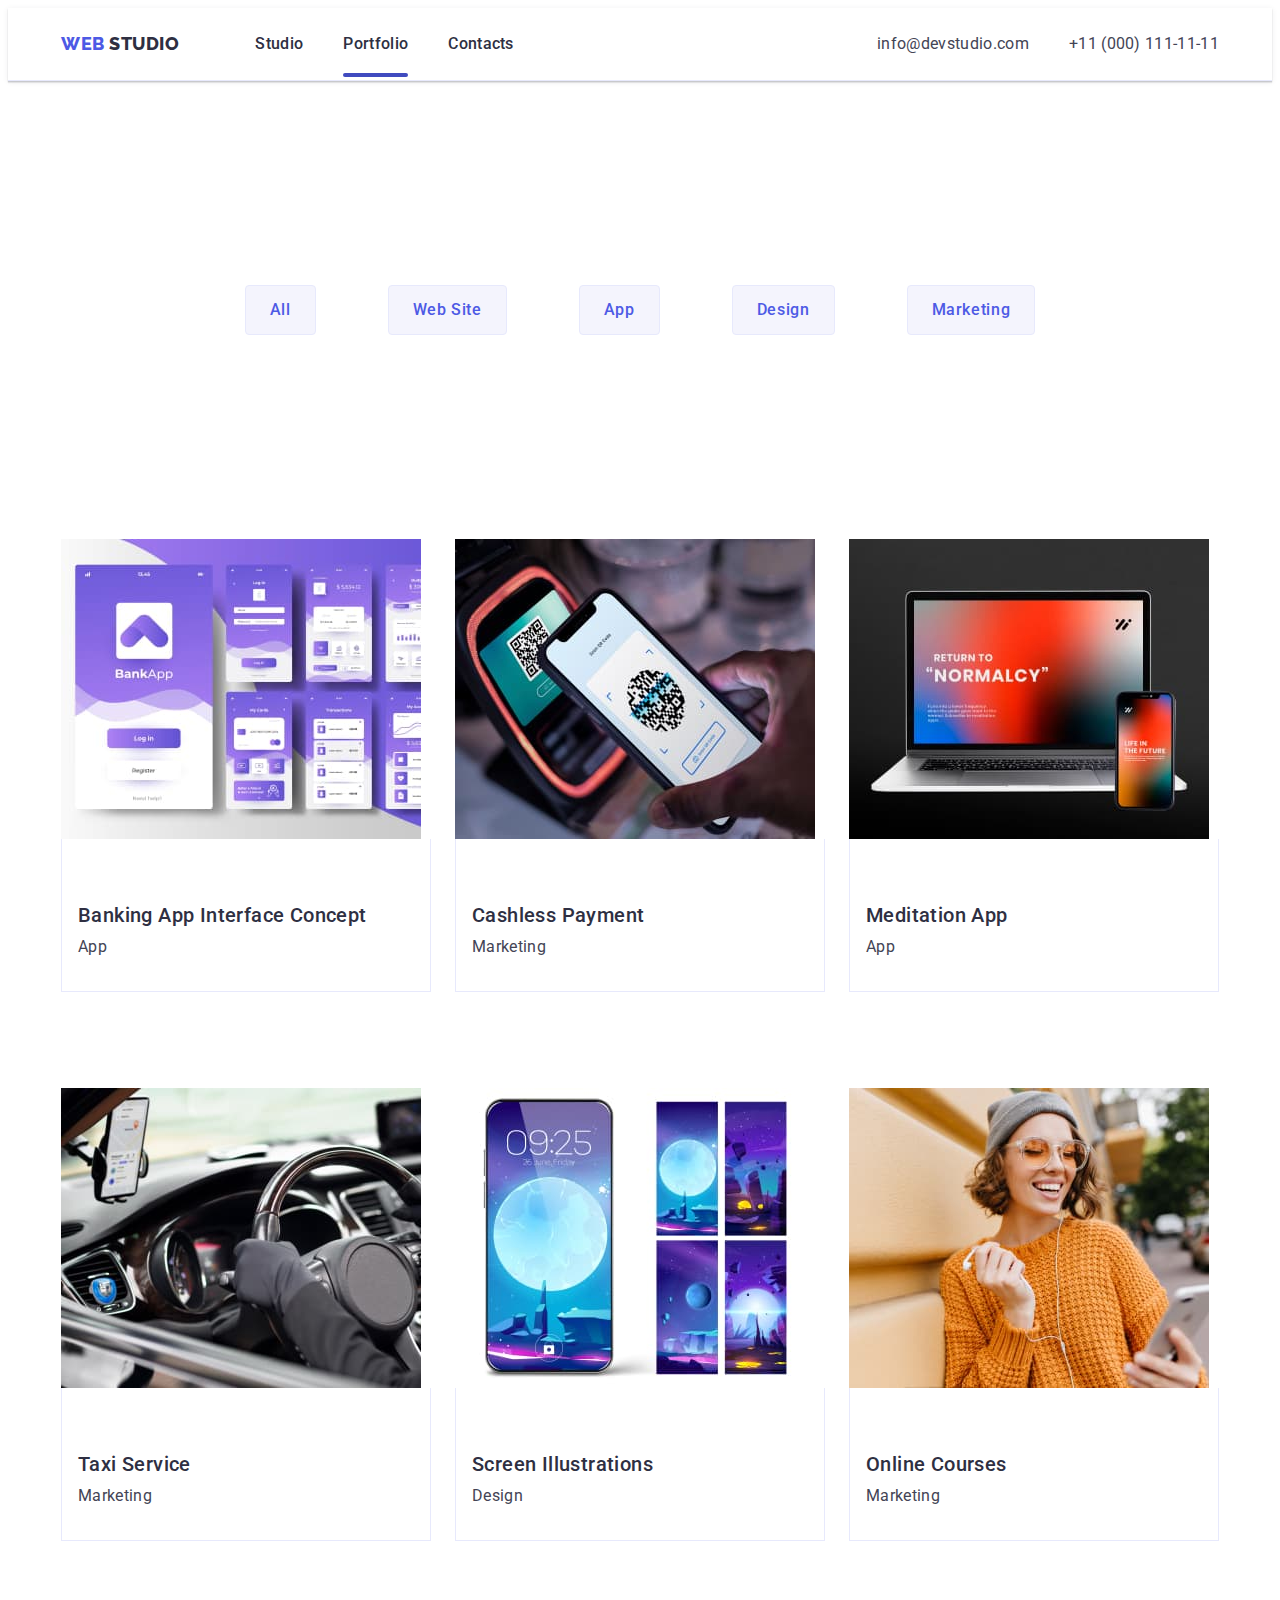
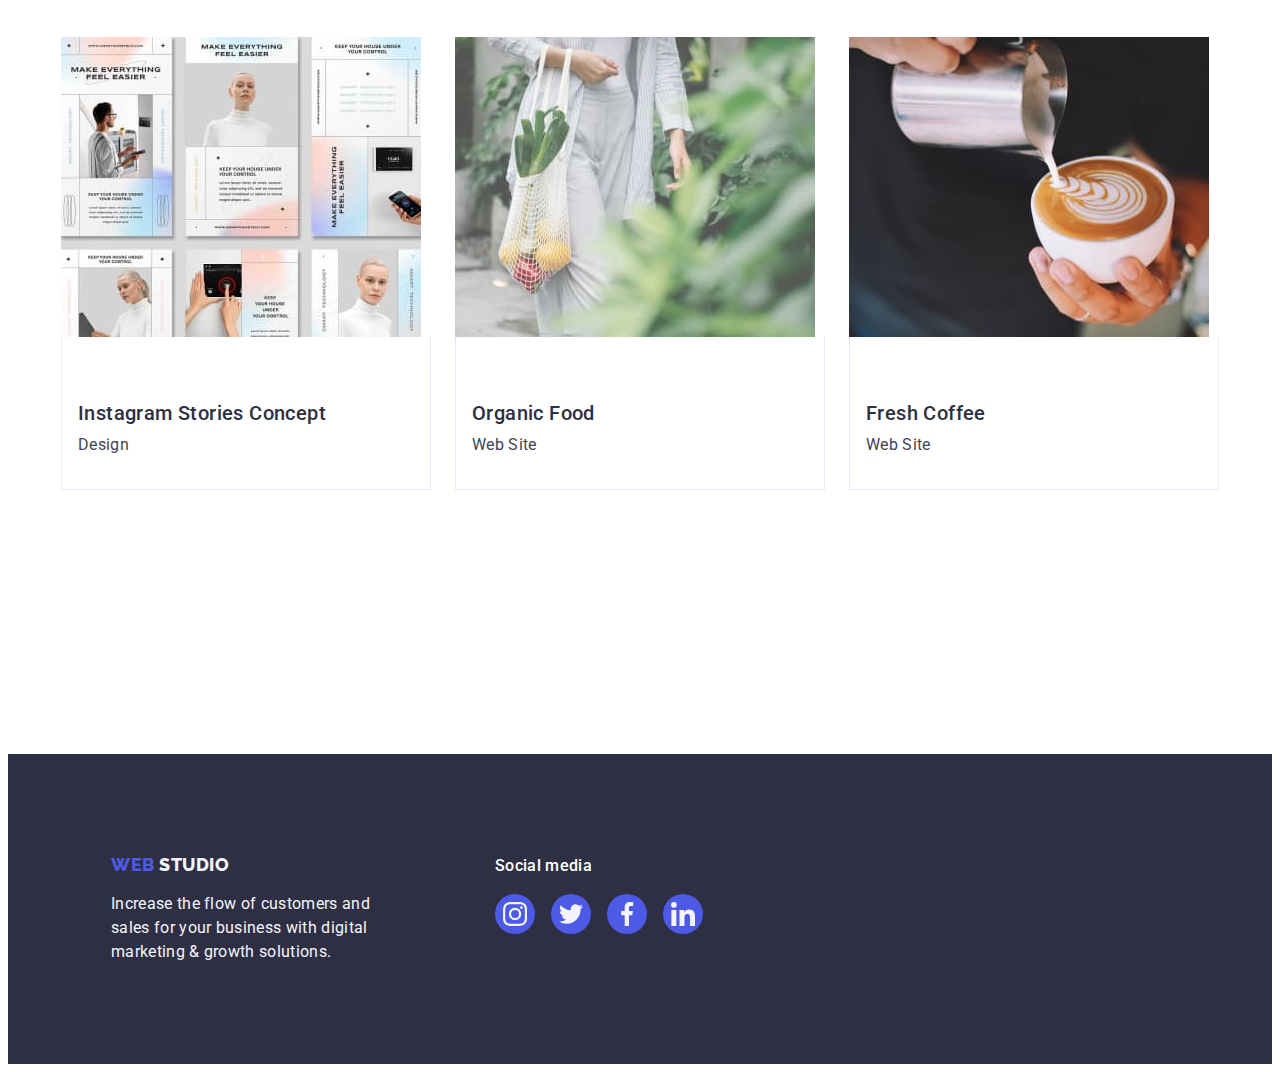
==== commit 27c10aef: "corrected" ====
--- a/portfolio.html
+++ b/portfolio.html
@@ -74,11 +74,11 @@
                         <a class="link-upper focused link" href="">
                             <div class="wraper-upper-imges">
                                 <img class="link-upper-img" src="./images/img1.jpg" alt="app" width="360" height="300">
-                                <div class="link-upper-wraper">
-                                    <p class="link-upper-text">14 Stylish and User-Friendly App Design Concepts · Task
-                                        Manager App · Calorie Tracker
-                                        App · Exotic Fruit Ecommerce App · Cloud Storage App</p>
-                                </div>
+                                <p class="link-upper-text">
+                                    14 Stylish and User-Friendly App Design Concepts · Task
+                                    Manager App · Calorie Tracker
+                                    App · Exotic Fruit Ecommerce App · Cloud Storage App
+                                </p>
                             </div>
                             <div class="product-filt">
                                 <h2 class="subtitle-upper">Banking App Interface Concept</h2>
@@ -227,51 +227,49 @@
     </main>
     <footer class="footer">
         <div class=" cont-footer">
-            <ul class="cont-footer-list list">
-                <li class="cont-footer-item">
-                    <a class="footer-logo focused link" href="./index.html">Web
-                        <span class="logo-footer">Studio</span>
-                    </a>
-                    <p class="footer-text">
-                        Increase the flow of customers and sales for your
-                        business with digital marketing & growth solutions.
-                    </p>
-                </li>
-                <li class="cont-footer-item">
-                    <h3 class="title-socmed">Social media</h3>
-                    <ul class="list-socmed list">
-                        <li class="item-socmed">
-                            <a class="item-socmed-link" href="https://www.instagram.com/">
-                                <svg class="wrap-icon-socmed" width="24" height="24">
-                                    <use class="icon-socmed" href="/images/icons.svg#icon-instagram"></use>
-                                </svg>
-                            </a>
-                        </li>
-                        <li class="item-socmed">
-                            <a class="item-socmed-link" href="https://twitter.com/?lang=uk">
-                                <svg class="wrap-icon-socmed" width="24" height="24">
-                                    <use class="icon-socmed" href="/images/icons.svg#icon-twitter"></use>
-                                </svg>
-                            </a>
-                        </li>
-                        <li class="item-socmed">
-                            <a class="item-socmed-link" href="https://uk-ua.facebook.com/">
-                                <svg class="wrap-icon-socmed" width="24" height="24">
-                                    <use class="icon-socmed" href="/images/icons.svg#icon-facebook"></use>
-                                </svg>
-                            </a>
-                        </li>
-                        <li class="item-socmed">
-                            <a class="item-socmed-link"
-                                href="https://www.linkedin.com/?original_referer=https%3A%2F%2Fwww.google.com%2F">
-                                <svg class="wrap-icon-socmed" width="24" height="24">
-                                    <use class="icon-socmed" href="/images/icons.svg#icon-linkedin"></use>
-                                </svg>
-                            </a>
-                        </li>
-                    </ul>
-                </li>
-            </ul>
+            <div class="wraper-foter-light">
+                <a class="footer-logo focused link" href="./index.html">Web
+                    <span class="logo-footer">Studio</span>
+                </a>
+                <p class="footer-text">
+                    Increase the flow of customers and sales for your
+                    business with digital marketing & growth solutions.
+                </p>
+            </div>
+            <div class="wraper-foter-centr">
+                <p class="title-socmed">Social media</p>
+                <ul class="list-socmed list">
+                    <li class="item-socmed">
+                        <a class="item-socmed-link" href="https://www.instagram.com/">
+                            <svg class="wrap-icon-socmed" width="24" height="24">
+                                <use class="icon-socmed" href="./images/icons.svg#icon-instagram"></use>
+                            </svg>
+                        </a>
+                    </li>
+                    <li class="item-socmed">
+                        <a class="item-socmed-link" href="https://twitter.com/?lang=uk">
+                            <svg class="wrap-icon-socmed" width="24" height="24">
+                                <use class="icon-socmed" href="./images/icons.svg#icon-twitter"></use>
+                            </svg>
+                        </a>
+                    </li>
+                    <li class="item-socmed">
+                        <a class="item-socmed-link" href="https://uk-ua.facebook.com/">
+                            <svg class="wrap-icon-socmed" width="24" height="24">
+                                <use class="icon-socmed" href="./images/icons.svg#icon-facebook"></use>
+                            </svg>
+                        </a>
+                    </li>
+                    <li class="item-socmed">
+                        <a class="item-socmed-link"
+                            href="https://www.linkedin.com/?original_referer=https%3A%2F%2Fwww.google.com%2F">
+                            <svg class="wrap-icon-socmed" width="24" height="24">
+                                <use class="icon-socmed" href="./images/icons.svg#icon-linkedin"></use>
+                            </svg>
+                        </a>
+                    </li>
+                </ul>
+            </div>
         </div>
     </footer>
 </body>
--- a/css/styles.css
+++ b/css/styles.css
@@ -280,9 +280,10 @@
   padding: 12px 24px;
   border: 1px solid var(--color-accent);
   border-radius: 4px;
-  transition-property: color, background-color, border, box-shadow;
-  transition-duration: 250ms;
-  transition-timing-function: cubic-bezier(0.4, 0, 0.2, 1);
+  transition: color 250ms cubic-bezier(0.4, 0, 0.2, 1),
+    background-color 250ms cubic-bezier(0.4, 0, 0.2, 1),
+    border-color 250ms cubic-bezier(0.4, 0, 0.2, 1),
+    box-shadow 250ms cubic-bezier(0.4, 0, 0.2, 1);
 }
 
 .filter-button:hover,
@@ -419,10 +420,6 @@
 
 .icon {
   fill: var(--cloud);
-}
-
-.link-upper {
-  color: #434455;
 }
 
 .subtitle-upper {
@@ -551,6 +548,12 @@
   width: 1158px;
   padding-left: 100px;
   margin: auto;
+  display: flex;
+  align-items: baseline;
+}
+
+.wraper-foter-light {
+  margin-right: 120px;
 }
 
 .cont-footer-list {
@@ -562,32 +565,43 @@
 .title-socmed {
   color: var(--background);
   font-weight: 500;
-  line-height: 1.5;
-  letter-spacing: 0.02em;
-  padding-bottom: 16px;
+  font-size: 16px;
+  line-height: 1.5;
+  letter-spacing: 0.02em;
+  margin-bottom: 16px;
 }
 
 .item-socmed-link {
-  background-color: #4d5ae5;
+  background-color: var(--brand-color);
+  width: 100%;
+  height: 100%;
+  border-radius: 50%;
+  display: flex;
+  justify-content: center;
+  align-items: center;
+  transition-property: background-color, 250ms, cubic-bezier(0.4, 0, 0.2, 1);
+}
+
+.item-socmed-link:hover {
+  background-color: #31d0aa;
+}
+
+.item-socmed-link:focus {
+  background-color: #31d0aa;
+}
+
+.wrap-icon-socmed {
+  fill: var(--cloud);
+}
+
+.list-socmed {
+  display: flex;
+  gap: 16px;
+}
+
+.item-socmed {
   width: 40px;
   height: 40px;
-  border-radius: 40px;
-  display: flex;
-  justify-content: center;
-  align-items: center;
-  transition-property: background-color;
-  transition-duration: 250ms;
-  transition-timing-function: cubic-bezier(0.4, 0, 0.2, 1);
-}
-
-.item-socmed-link:hover,
-.item-socmed-link:focus {
-  background-color: #31d0aa;
-}
-
-.list-socmed {
-  display: flex;
-  gap: 16px;
 }
 
 .section-filter-list {
@@ -619,42 +633,48 @@
   transition-timing-function: cubic-bezier(0.4, 0, 0.2, 1);
 }
 
+.link-upper {
+  color: #434455;
+  display: block;
+  transition: box-shadow 250ms cubic-bezier(0.4, 0, 0.2, 1);
+}
+
 .wraper-upper-imges {
   position: relative;
   overflow: hidden;
 }
 
-.link-upper-wraper {
+.link-upper-text {
   position: absolute;
   top: 0;
+  font-size: 16px;
+  line-height: 1.5;
+  letter-spacing: 0.02em;
+  color: var(--cloud);
+  padding: 40px 32px;
   width: 100%;
   height: 100%;
   transform: translateY(100%);
   background-color: var(--brand-color);
-  transition-property: transform;
-  transition-duration: 250ms;
-  transition-timing-function: cubic-bezier(0.4, 0, 0.2, 1);
-}
-
-.link-upper:hover .link-upper-wraper {
+  transition: transform 250ms cubic-bezier(0.4, 0, 0.2, 1);
+}
+
+.link-upper:hover .link-upper-text {
   transform: translateY(0);
 }
 
-.link-upper-text {
-  color: var(--cloud);
-  line-height: 1.5;
-  letter-spacing: 0.02em;
-  width: 296px;
-  padding-top: 40px;
-  padding-left: 32px;
-  padding-right: 32px;
-}
-
-.upper-item:hover,
-.upper-item:focus {
-  box-shadow: 0px 2px 1px 0px rgba(46, 47, 66, 0.08),
-    0px 1px 1px 0px rgba(46, 47, 66, 0.16),
-    0px 1px 6px 0px rgba(46, 47, 66, 0.08);
+.link-upper:focus .link-upper-text {
+  transform: translateY(0);
+}
+
+.link-upper:hover {
+  box-shadow: 0px 1px 6px rgba(46, 47, 66, 0.08),
+    0px 1px 1px rgba(46, 47, 66, 0.16), 0px 2px 1px rgba(46, 47, 66, 0.08);
+}
+
+.link-upper:focus {
+  box-shadow: 0px 1px 6px rgba(46, 47, 66, 0.08),
+    0px 1px 1px rgba(46, 47, 66, 0.16), 0px 2px 1px rgba(46, 47, 66, 0.08);
 }
 
 .product-filt {
@@ -674,21 +694,22 @@
   height: 100%;
   background-color: rgba(46, 47, 66, 0.4);
   top: 0;
-  transition: opacity 600ms linear, visibiliti 600ms linear;
+  transition: opacity 250ms cubic-bezier(0.4, 0, 0.2, 1),
+    visibility 250ms cubic-bezier(0.4, 0, 0.2, 1);
 }
 
 .modal-window {
-  position: fixed;
+  position: absolute;
   top: 50%;
-  right: 50%;
-  transform: translate(50%, -50%) scale(1);
+  left: 50%;
+  transform: translate(-50%, -50%) scale(1);
   width: 408px;
   min-height: 584px;
   border-radius: 4px;
   background-color: #fcfcfc;
   box-shadow: 0px 2px 1px 0px rgba(0, 0, 0, 0.2),
     0px 1px 3px 0px rgba(0, 0, 0, 0.12), 0px 1px 1px 0px rgba(0, 0, 0, 0.14);
-  transition: transform 300ms linear;
+  transition: transform 250ms cubic-bezier(0.4, 0, 0.2, 1);
 }
 
 .backdrop.is-hidden .modal-window {
@@ -696,6 +717,8 @@
 }
 
 .modal-close-button {
+  cursor: pointer;
+  padding: 0;
   position: absolute;
   display: flex;
   justify-content: center;
@@ -705,12 +728,10 @@
   width: 24px;
   height: 24px;
   background-color: #e7e9fc;
-  border-radius: 12px;
-  border-color: rgba(0, 0, 0, 0.1);
-  border-style: solid;
-  transition-property: border-color, background-color;
-  transition-duration: 250ms;
-  transition-timing-function: cubic-bezier(0.4, 0, 0.2, 1);
+  border-radius: 50%;
+  border: 1px solid rgba(0, 0, 0, 0.1);
+  transition: background-color 250ms cubic-bezier(0.4, 0, 0.2, 1),
+    border 250ms cubic-bezier(0.4, 0, 0.2, 1);
 }
 
 .is-hidden {
@@ -726,13 +747,24 @@
   transition-timing-function: cubic-bezier(0.4, 0, 0.2, 1);
 }
 
-.modal-close-button:hover,
+.modal-close-button:hover {
+  border: none;
+  background-color: #404bbf;
+}
+
 .modal-close-button:focus {
-  border-color: #404bbf;
+  border: none;
   background-color: #404bbf;
 }
 
-.modal-close-button:hover .icon-button-modal,
+.modal-close-button:hover .icon-button-modal {
+  fill: #ffffff;
+}
+
 .modal-close-button:focus .icon-button-modal {
   fill: #ffffff;
 }
+
+.close-button {
+  transition: fill 250ms cubic-bezier(0.4, 0, 0.2, 1);
+}
